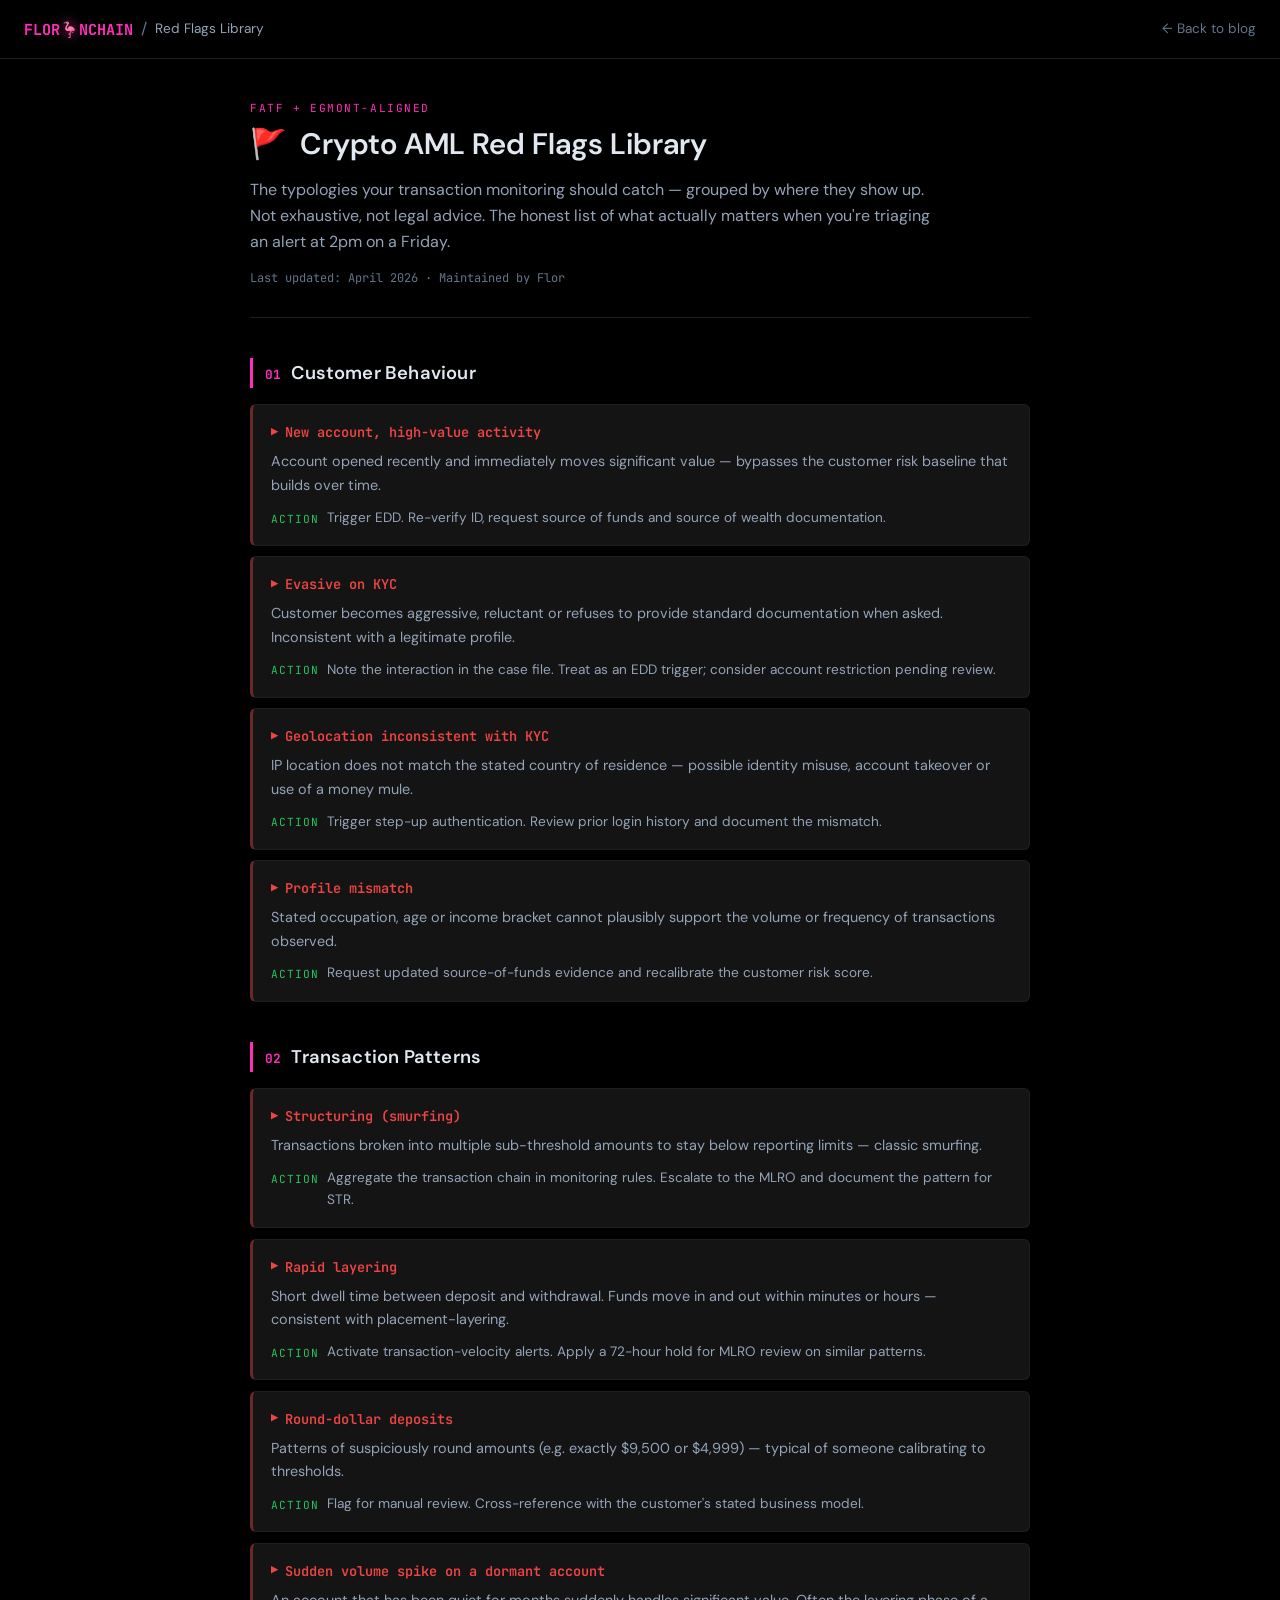
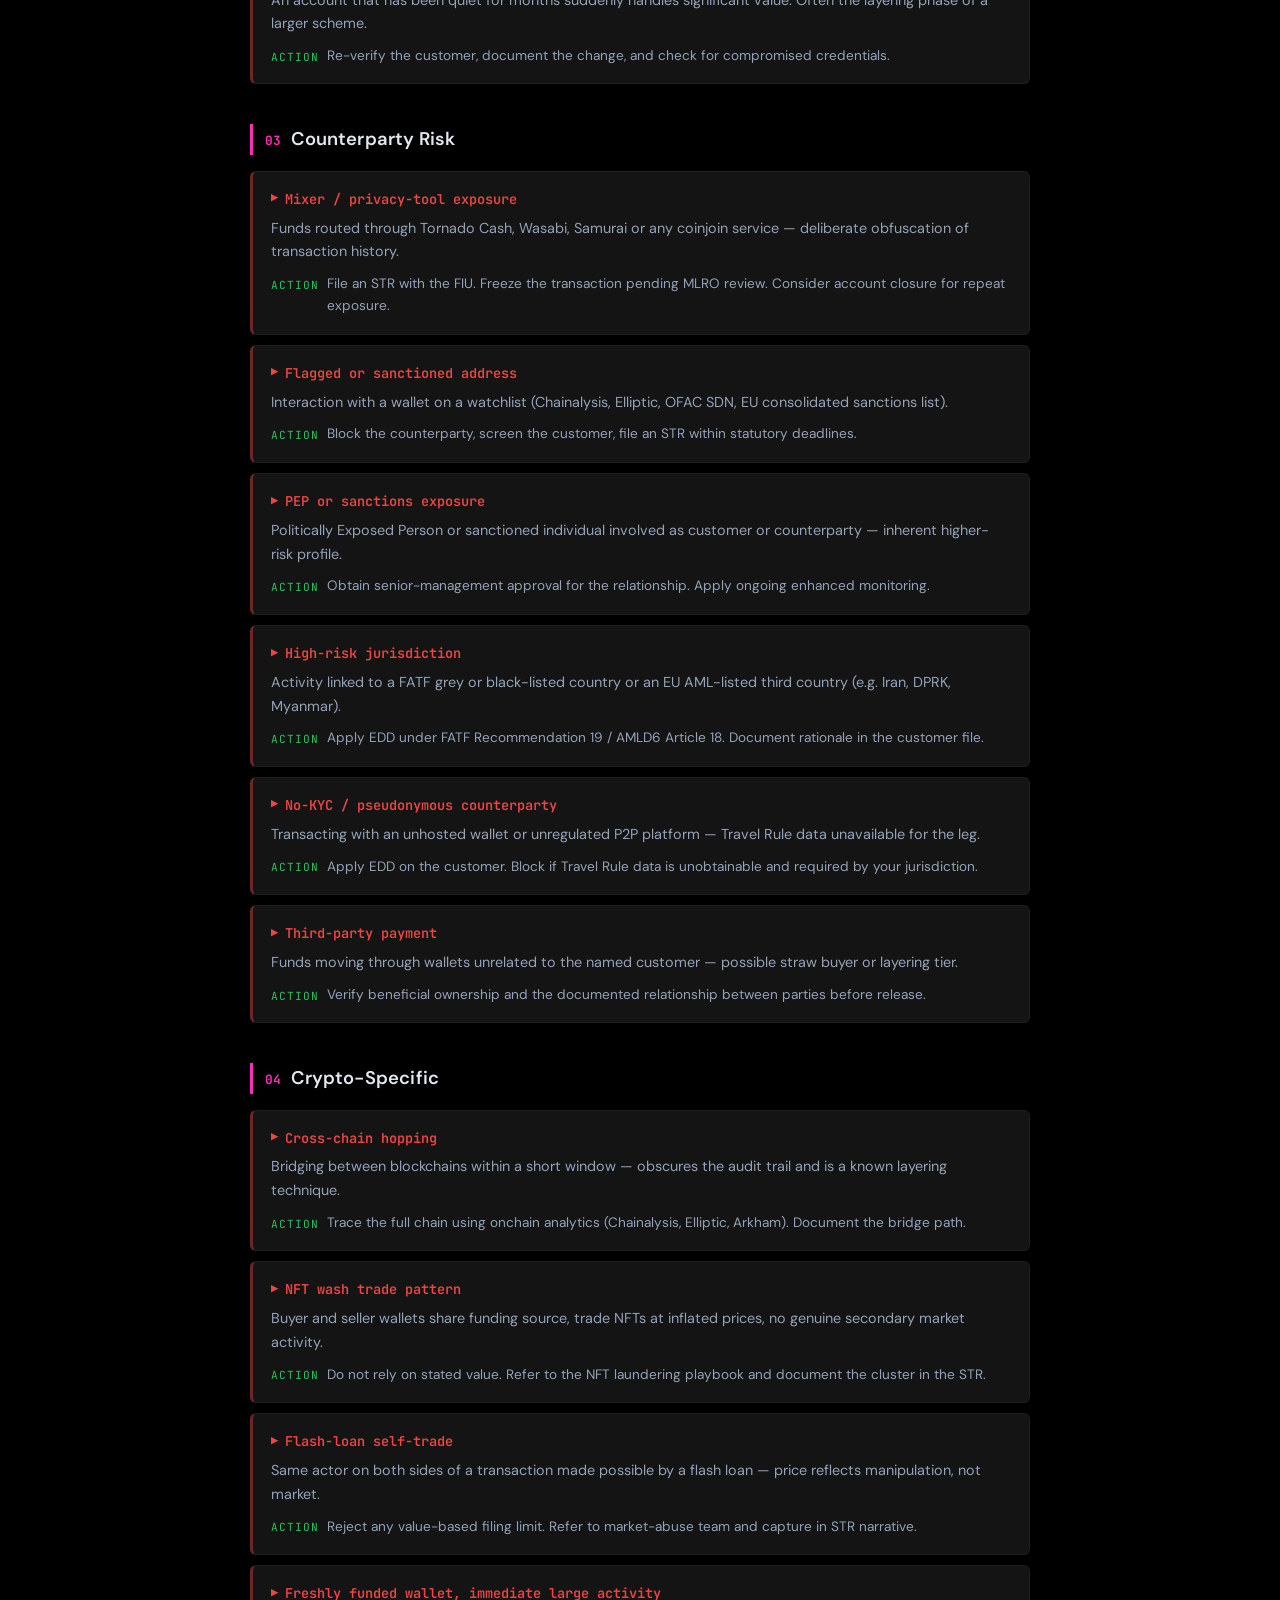
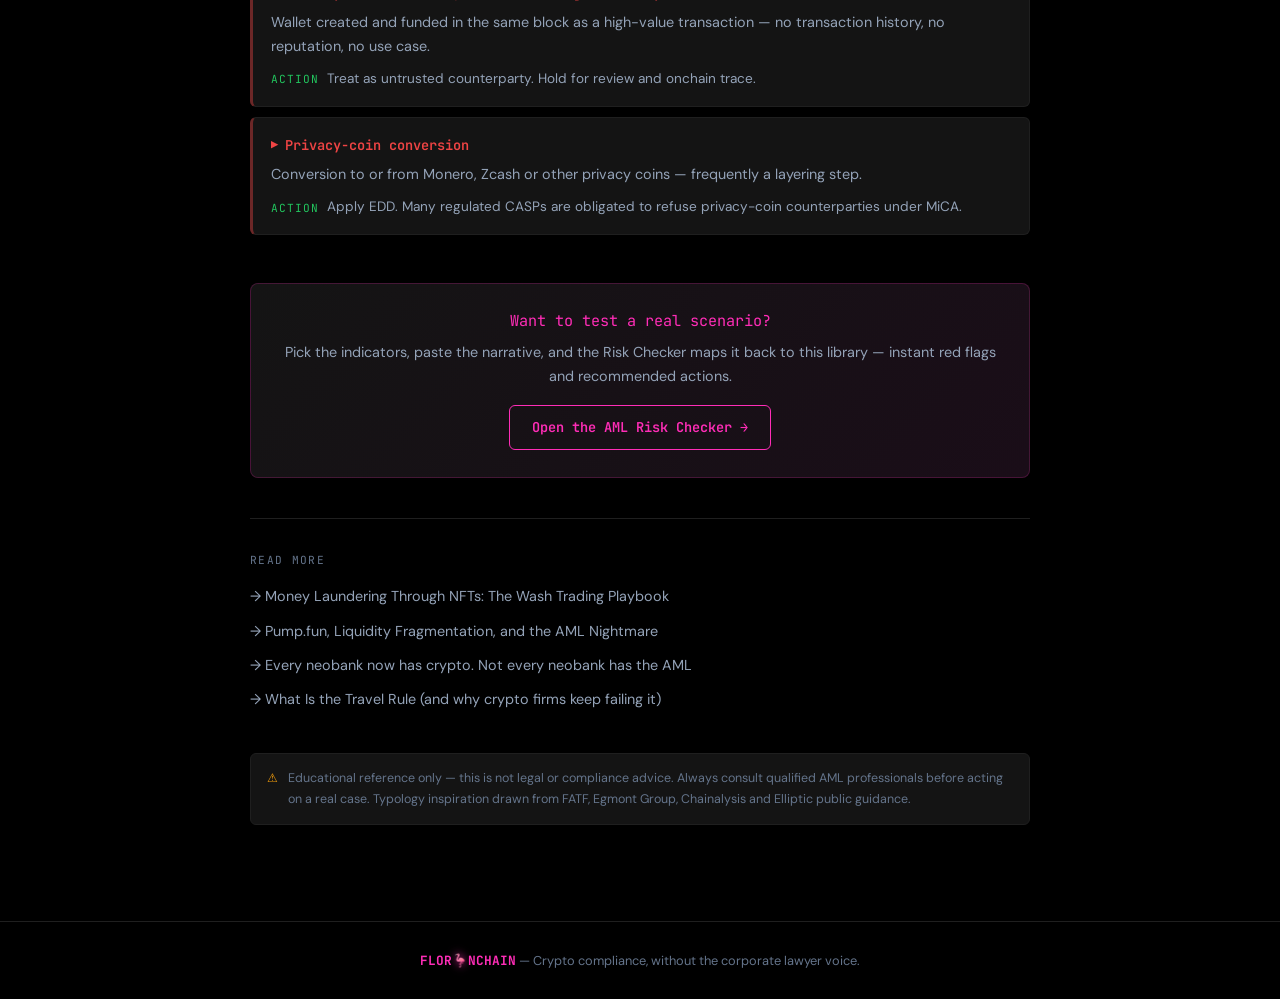
==== red-flags.html @ 2b7098e7 "Add Red Flags Library page + homepage feature strip - /red-flags.html: 4-category typology library (" ====
<!DOCTYPE html>
<html lang="en">
<head>
<meta charset="UTF-8">
<meta name="viewport" content="width=device-width, initial-scale=1.0">
<title>Crypto AML Red Flags Library — FLOR🦩NCHAIN</title>
<meta name="description" content="The crypto AML red flags every transaction monitoring team should catch. FATF and Egmont-aligned typology library — by Flor.">
<meta property="og:title" content="Crypto AML Red Flags Library — FLOR🦩NCHAIN">
<meta property="og:description" content="The crypto AML red flags every transaction monitoring team should catch. FATF and Egmont-aligned typology library.">
<meta property="og:type" content="article">
<meta property="og:url" content="https://floronchain.com/red-flags.html">
<meta name="twitter:card" content="summary_large_image">
<meta name="twitter:title" content="Crypto AML Red Flags Library">
<meta name="twitter:description" content="The crypto AML red flags every transaction monitoring team should catch.">
<meta name="theme-color" content="#000000">

<link rel="preconnect" href="https://fonts.googleapis.com">
<link rel="preconnect" href="https://fonts.gstatic.com" crossorigin>
<link href="https://fonts.googleapis.com/css2?family=JetBrains+Mono:wght@400;500;600;700&family=DM+Sans:wght@400;500;600;700&display=swap" rel="stylesheet">

<style>
*{margin:0;padding:0;box-sizing:border-box}
:root{
  --bg:#000000;
  --card:#141414;
  --card-border:#1f1f1f;
  --accent:#ff2db7;
  --accent-dim:#ff2db733;
  --accent-cyan:#00f0ff;
  --red:#ef4444;
  --red-dim:#ef444422;
  --red-border:#ef444466;
  --green-safe:#22c55e;
  --text:#e2e8f0;
  --text-dim:#94a3b8;
  --text-muted:#64748b;
  --font-mono:'JetBrains Mono',monospace;
  --font-body:'DM Sans',sans-serif;
}
html{font-size:16px}
body{background:var(--bg);color:var(--text);font-family:var(--font-body);min-height:100vh;line-height:1.65}

/* NAV */
.top-bar{padding:1rem 1.5rem;display:flex;align-items:center;gap:.5rem;border-bottom:1px solid var(--card-border)}
.top-bar .logo{color:var(--accent);font-family:var(--font-mono);font-weight:700;font-size:.95rem;text-decoration:none}
.top-bar .logo .logo-o{display:inline-block;filter:drop-shadow(0 0 6px var(--accent))}
.top-bar .sep{color:var(--text-muted)}
.top-bar .page-name{color:var(--text-dim);font-size:.85rem}
.back-link{color:var(--text-muted);text-decoration:none;font-size:.85rem;margin-left:auto}
.back-link:hover{color:var(--accent)}

/* CONTAINER */
.container{max-width:820px;margin:0 auto;padding:2.5rem 1.25rem 4rem}

/* HEADER */
.page-header{margin-bottom:2.5rem;border-bottom:1px solid var(--card-border);padding-bottom:1.75rem}
.page-header .eyebrow{font-family:var(--font-mono);font-size:.7rem;color:var(--accent);text-transform:uppercase;letter-spacing:.14em;margin-bottom:.6rem}
.page-header h1{font-size:1.85rem;line-height:1.2;color:var(--text);margin-bottom:.85rem;font-weight:600}
.page-header h1 .icon{margin-right:.4rem}
.page-header .lede{color:var(--text-dim);font-size:1rem;max-width:62ch}
.page-header .meta{margin-top:.85rem;font-size:.75rem;color:var(--text-muted);font-family:var(--font-mono)}

/* CATEGORY */
.category{margin-bottom:2.5rem}
.category-head{display:flex;align-items:baseline;gap:.65rem;margin-bottom:1rem;border-left:3px solid var(--accent);padding-left:.75rem}
.category-num{font-family:var(--font-mono);font-size:.8rem;color:var(--accent);font-weight:700}
.category-title{font-size:1.15rem;color:var(--text);font-weight:600;letter-spacing:.01em}

.flag{background:var(--card);border:1px solid var(--card-border);border-left:3px solid var(--red-border);border-radius:6px;padding:1rem 1.15rem;margin-bottom:.65rem;transition:border-color .2s}
.flag:hover{border-left-color:var(--red)}
.flag-title{font-family:var(--font-mono);font-size:.85rem;color:var(--red);font-weight:600;margin-bottom:.4rem;display:flex;align-items:center;gap:.4rem}
.flag-title .marker{font-size:.75rem}
.flag-detail{color:var(--text-dim);font-size:.9rem;margin-bottom:.55rem}
.flag-action{color:var(--text);font-size:.85rem;display:flex;gap:.5rem;align-items:flex-start}
.flag-action .label{font-family:var(--font-mono);color:var(--green-safe);font-size:.7rem;text-transform:uppercase;letter-spacing:.08em;flex-shrink:0;margin-top:.18rem}
.flag-action .copy{color:var(--text-dim)}

/* CTA */
.cta{margin-top:3rem;background:linear-gradient(135deg,var(--card),#1a0d18);border:1px solid var(--accent-dim);border-radius:8px;padding:1.5rem 1.5rem 1.7rem;text-align:center}
.cta-title{font-family:var(--font-mono);font-size:.95rem;color:var(--accent);margin-bottom:.5rem}
.cta-text{color:var(--text-dim);font-size:.9rem;margin-bottom:1rem}
.cta-btn{display:inline-flex;align-items:center;gap:.5rem;background:transparent;border:1px solid var(--accent);color:var(--accent);font-family:var(--font-mono);font-size:.85rem;font-weight:600;padding:.65rem 1.4rem;border-radius:6px;text-decoration:none;transition:all .25s}
.cta-btn:hover{background:var(--accent);color:var(--bg)}
.cta-btn .arrow{transition:transform .2s}
.cta-btn:hover .arrow{transform:translateX(3px)}

/* RELATED */
.related{margin-top:2.5rem;padding-top:2rem;border-top:1px solid var(--card-border)}
.related-head{font-family:var(--font-mono);font-size:.7rem;color:var(--text-muted);text-transform:uppercase;letter-spacing:.12em;margin-bottom:.85rem}
.related-list{list-style:none}
.related-list li{margin-bottom:.5rem}
.related-list a{color:var(--text-dim);text-decoration:none;font-size:.9rem;border-bottom:1px solid transparent;transition:all .2s}
.related-list a:hover{color:var(--accent);border-bottom-color:var(--accent-dim)}

/* DISCLAIMER */
.disclaimer{margin-top:2.5rem;padding:.9rem 1rem;background:var(--card);border:1px solid var(--card-border);border-radius:6px;font-size:.78rem;color:var(--text-muted);display:flex;gap:.6rem;align-items:flex-start}
.disclaimer .warn{color:var(--orange,#f59e0b)}

/* FOOTER */
.tool-footer{padding:1.75rem 1rem;text-align:center;color:var(--text-muted);font-size:.8rem;border-top:1px solid var(--card-border);margin-top:2rem}
.tool-footer strong{color:var(--accent);font-family:var(--font-mono);font-weight:700}
.tool-footer .accent{display:inline-block;filter:drop-shadow(0 0 4px var(--accent))}
</style>
</head>
<body>

<div class="top-bar">
  <a href="/" class="logo">FLOR<span class="logo-o">&#x1F9A9;</span>NCHAIN</a>
  <span class="sep">/</span>
  <span class="page-name">Red Flags Library</span>
  <a href="/" class="back-link">&larr; Back to blog</a>
</div>

<div class="container">

  <header class="page-header">
    <div class="eyebrow">FATF + Egmont-aligned</div>
    <h1><span class="icon">&#x1F6A9;</span> Crypto AML Red Flags Library</h1>
    <p class="lede">The typologies your transaction monitoring should catch — grouped by where they show up. Not exhaustive, not legal advice. The honest list of what actually matters when you're triaging an alert at 2pm on a Friday.</p>
    <div class="meta">Last updated: April 2026 &middot; Maintained by Flor</div>
  </header>

  <!-- CATEGORY 1 -->
  <section class="category">
    <div class="category-head">
      <span class="category-num">01</span>
      <h2 class="category-title">Customer Behaviour</h2>
    </div>

    <div class="flag">
      <div class="flag-title"><span class="marker">&#x25B6;</span>New account, high-value activity</div>
      <div class="flag-detail">Account opened recently and immediately moves significant value — bypasses the customer risk baseline that builds over time.</div>
      <div class="flag-action"><span class="label">Action</span><span class="copy">Trigger EDD. Re-verify ID, request source of funds and source of wealth documentation.</span></div>
    </div>

    <div class="flag">
      <div class="flag-title"><span class="marker">&#x25B6;</span>Evasive on KYC</div>
      <div class="flag-detail">Customer becomes aggressive, reluctant or refuses to provide standard documentation when asked. Inconsistent with a legitimate profile.</div>
      <div class="flag-action"><span class="label">Action</span><span class="copy">Note the interaction in the case file. Treat as an EDD trigger; consider account restriction pending review.</span></div>
    </div>

    <div class="flag">
      <div class="flag-title"><span class="marker">&#x25B6;</span>Geolocation inconsistent with KYC</div>
      <div class="flag-detail">IP location does not match the stated country of residence — possible identity misuse, account takeover or use of a money mule.</div>
      <div class="flag-action"><span class="label">Action</span><span class="copy">Trigger step-up authentication. Review prior login history and document the mismatch.</span></div>
    </div>

    <div class="flag">
      <div class="flag-title"><span class="marker">&#x25B6;</span>Profile mismatch</div>
      <div class="flag-detail">Stated occupation, age or income bracket cannot plausibly support the volume or frequency of transactions observed.</div>
      <div class="flag-action"><span class="label">Action</span><span class="copy">Request updated source-of-funds evidence and recalibrate the customer risk score.</span></div>
    </div>
  </section>

  <!-- CATEGORY 2 -->
  <section class="category">
    <div class="category-head">
      <span class="category-num">02</span>
      <h2 class="category-title">Transaction Patterns</h2>
    </div>

    <div class="flag">
      <div class="flag-title"><span class="marker">&#x25B6;</span>Structuring (smurfing)</div>
      <div class="flag-detail">Transactions broken into multiple sub-threshold amounts to stay below reporting limits — classic smurfing.</div>
      <div class="flag-action"><span class="label">Action</span><span class="copy">Aggregate the transaction chain in monitoring rules. Escalate to the MLRO and document the pattern for STR.</span></div>
    </div>

    <div class="flag">
      <div class="flag-title"><span class="marker">&#x25B6;</span>Rapid layering</div>
      <div class="flag-detail">Short dwell time between deposit and withdrawal. Funds move in and out within minutes or hours — consistent with placement-layering.</div>
      <div class="flag-action"><span class="label">Action</span><span class="copy">Activate transaction-velocity alerts. Apply a 72-hour hold for MLRO review on similar patterns.</span></div>
    </div>

    <div class="flag">
      <div class="flag-title"><span class="marker">&#x25B6;</span>Round-dollar deposits</div>
      <div class="flag-detail">Patterns of suspiciously round amounts (e.g. exactly $9,500 or $4,999) — typical of someone calibrating to thresholds.</div>
      <div class="flag-action"><span class="label">Action</span><span class="copy">Flag for manual review. Cross-reference with the customer's stated business model.</span></div>
    </div>

    <div class="flag">
      <div class="flag-title"><span class="marker">&#x25B6;</span>Sudden volume spike on a dormant account</div>
      <div class="flag-detail">An account that has been quiet for months suddenly handles significant value. Often the layering phase of a larger scheme.</div>
      <div class="flag-action"><span class="label">Action</span><span class="copy">Re-verify the customer, document the change, and check for compromised credentials.</span></div>
    </div>
  </section>

  <!-- CATEGORY 3 -->
  <section class="category">
    <div class="category-head">
      <span class="category-num">03</span>
      <h2 class="category-title">Counterparty Risk</h2>
    </div>

    <div class="flag">
      <div class="flag-title"><span class="marker">&#x25B6;</span>Mixer / privacy-tool exposure</div>
      <div class="flag-detail">Funds routed through Tornado Cash, Wasabi, Samurai or any coinjoin service — deliberate obfuscation of transaction history.</div>
      <div class="flag-action"><span class="label">Action</span><span class="copy">File an STR with the FIU. Freeze the transaction pending MLRO review. Consider account closure for repeat exposure.</span></div>
    </div>

    <div class="flag">
      <div class="flag-title"><span class="marker">&#x25B6;</span>Flagged or sanctioned address</div>
      <div class="flag-detail">Interaction with a wallet on a watchlist (Chainalysis, Elliptic, OFAC SDN, EU consolidated sanctions list).</div>
      <div class="flag-action"><span class="label">Action</span><span class="copy">Block the counterparty, screen the customer, file an STR within statutory deadlines.</span></div>
    </div>

    <div class="flag">
      <div class="flag-title"><span class="marker">&#x25B6;</span>PEP or sanctions exposure</div>
      <div class="flag-detail">Politically Exposed Person or sanctioned individual involved as customer or counterparty — inherent higher-risk profile.</div>
      <div class="flag-action"><span class="label">Action</span><span class="copy">Obtain senior-management approval for the relationship. Apply ongoing enhanced monitoring.</span></div>
    </div>

    <div class="flag">
      <div class="flag-title"><span class="marker">&#x25B6;</span>High-risk jurisdiction</div>
      <div class="flag-detail">Activity linked to a FATF grey or black-listed country or an EU AML-listed third country (e.g. Iran, DPRK, Myanmar).</div>
      <div class="flag-action"><span class="label">Action</span><span class="copy">Apply EDD under FATF Recommendation 19 / AMLD6 Article 18. Document rationale in the customer file.</span></div>
    </div>

    <div class="flag">
      <div class="flag-title"><span class="marker">&#x25B6;</span>No-KYC / pseudonymous counterparty</div>
      <div class="flag-detail">Transacting with an unhosted wallet or unregulated P2P platform — Travel Rule data unavailable for the leg.</div>
      <div class="flag-action"><span class="label">Action</span><span class="copy">Apply EDD on the customer. Block if Travel Rule data is unobtainable and required by your jurisdiction.</span></div>
    </div>

    <div class="flag">
      <div class="flag-title"><span class="marker">&#x25B6;</span>Third-party payment</div>
      <div class="flag-detail">Funds moving through wallets unrelated to the named customer — possible straw buyer or layering tier.</div>
      <div class="flag-action"><span class="label">Action</span><span class="copy">Verify beneficial ownership and the documented relationship between parties before release.</span></div>
    </div>
  </section>

  <!-- CATEGORY 4 -->
  <section class="category">
    <div class="category-head">
      <span class="category-num">04</span>
      <h2 class="category-title">Crypto-Specific</h2>
    </div>

    <div class="flag">
      <div class="flag-title"><span class="marker">&#x25B6;</span>Cross-chain hopping</div>
      <div class="flag-detail">Bridging between blockchains within a short window — obscures the audit trail and is a known layering technique.</div>
      <div class="flag-action"><span class="label">Action</span><span class="copy">Trace the full chain using onchain analytics (Chainalysis, Elliptic, Arkham). Document the bridge path.</span></div>
    </div>

    <div class="flag">
      <div class="flag-title"><span class="marker">&#x25B6;</span>NFT wash trade pattern</div>
      <div class="flag-detail">Buyer and seller wallets share funding source, trade NFTs at inflated prices, no genuine secondary market activity.</div>
      <div class="flag-action"><span class="label">Action</span><span class="copy">Do not rely on stated value. Refer to the NFT laundering playbook and document the cluster in the STR.</span></div>
    </div>

    <div class="flag">
      <div class="flag-title"><span class="marker">&#x25B6;</span>Flash-loan self-trade</div>
      <div class="flag-detail">Same actor on both sides of a transaction made possible by a flash loan — price reflects manipulation, not market.</div>
      <div class="flag-action"><span class="label">Action</span><span class="copy">Reject any value-based filing limit. Refer to market-abuse team and capture in STR narrative.</span></div>
    </div>

    <div class="flag">
      <div class="flag-title"><span class="marker">&#x25B6;</span>Freshly funded wallet, immediate large activity</div>
      <div class="flag-detail">Wallet created and funded in the same block as a high-value transaction — no transaction history, no reputation, no use case.</div>
      <div class="flag-action"><span class="label">Action</span><span class="copy">Treat as untrusted counterparty. Hold for review and onchain trace.</span></div>
    </div>

    <div class="flag">
      <div class="flag-title"><span class="marker">&#x25B6;</span>Privacy-coin conversion</div>
      <div class="flag-detail">Conversion to or from Monero, Zcash or other privacy coins — frequently a layering step.</div>
      <div class="flag-action"><span class="label">Action</span><span class="copy">Apply EDD. Many regulated CASPs are obligated to refuse privacy-coin counterparties under MiCA.</span></div>
    </div>
  </section>

  <!-- CTA TO RISK CHECKER -->
  <div class="cta">
    <div class="cta-title">Want to test a real scenario?</div>
    <div class="cta-text">Pick the indicators, paste the narrative, and the Risk Checker maps it back to this library — instant red flags and recommended actions.</div>
    <a class="cta-btn" href="/tools.html"><span>Open the AML Risk Checker</span><span class="arrow">&rarr;</span></a>
  </div>

  <!-- RELATED ARTICLES -->
  <section class="related">
    <div class="related-head">Read more</div>
    <ul class="related-list">
      <li><a href="https://followtheflor.com/onchain/money-laundering-through-nfts">&rarr; Money Laundering Through NFTs: The Wash Trading Playbook</a></li>
      <li><a href="https://followtheflor.com/onchain/pumpfun-aml-risk">&rarr; Pump.fun, Liquidity Fragmentation, and the AML Nightmare</a></li>
      <li><a href="https://followtheflor.com/onchain/neobanks-crypto-aml-2026">&rarr; Every neobank now has crypto. Not every neobank has the AML</a></li>
      <li><a href="https://followtheflor.com/onchain/what-is-the-travel-rule">&rarr; What Is the Travel Rule (and why crypto firms keep failing it)</a></li>
    </ul>
  </section>

  <div class="disclaimer">
    <span class="warn">&#x26A0;</span>
    <span>Educational reference only — this is not legal or compliance advice. Always consult qualified AML professionals before acting on a real case. Typology inspiration drawn from FATF, Egmont Group, Chainalysis and Elliptic public guidance.</span>
  </div>

</div>

<div class="tool-footer">
  <strong>FLOR<span class="accent">&#x1F9A9;</span>NCHAIN</strong> — Crypto compliance, without the corporate lawyer voice.
</div>

</body>
</html>
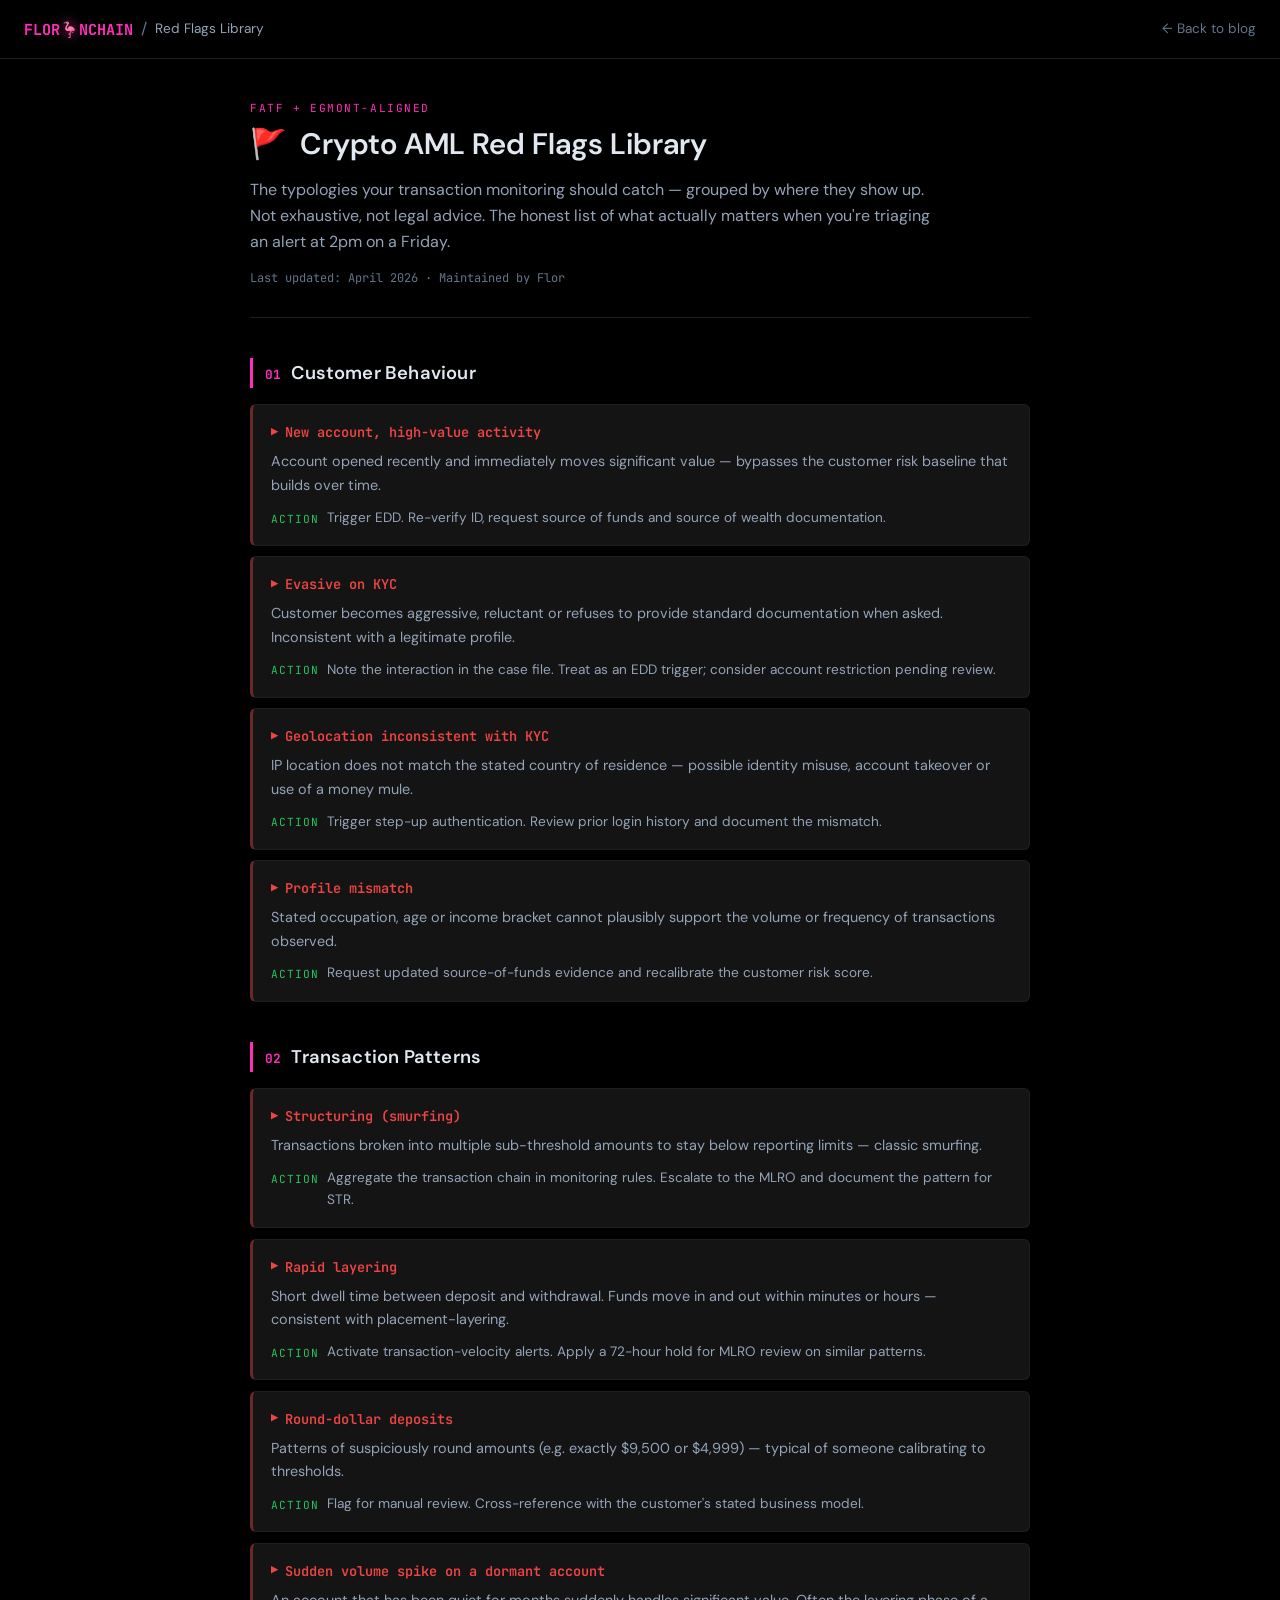
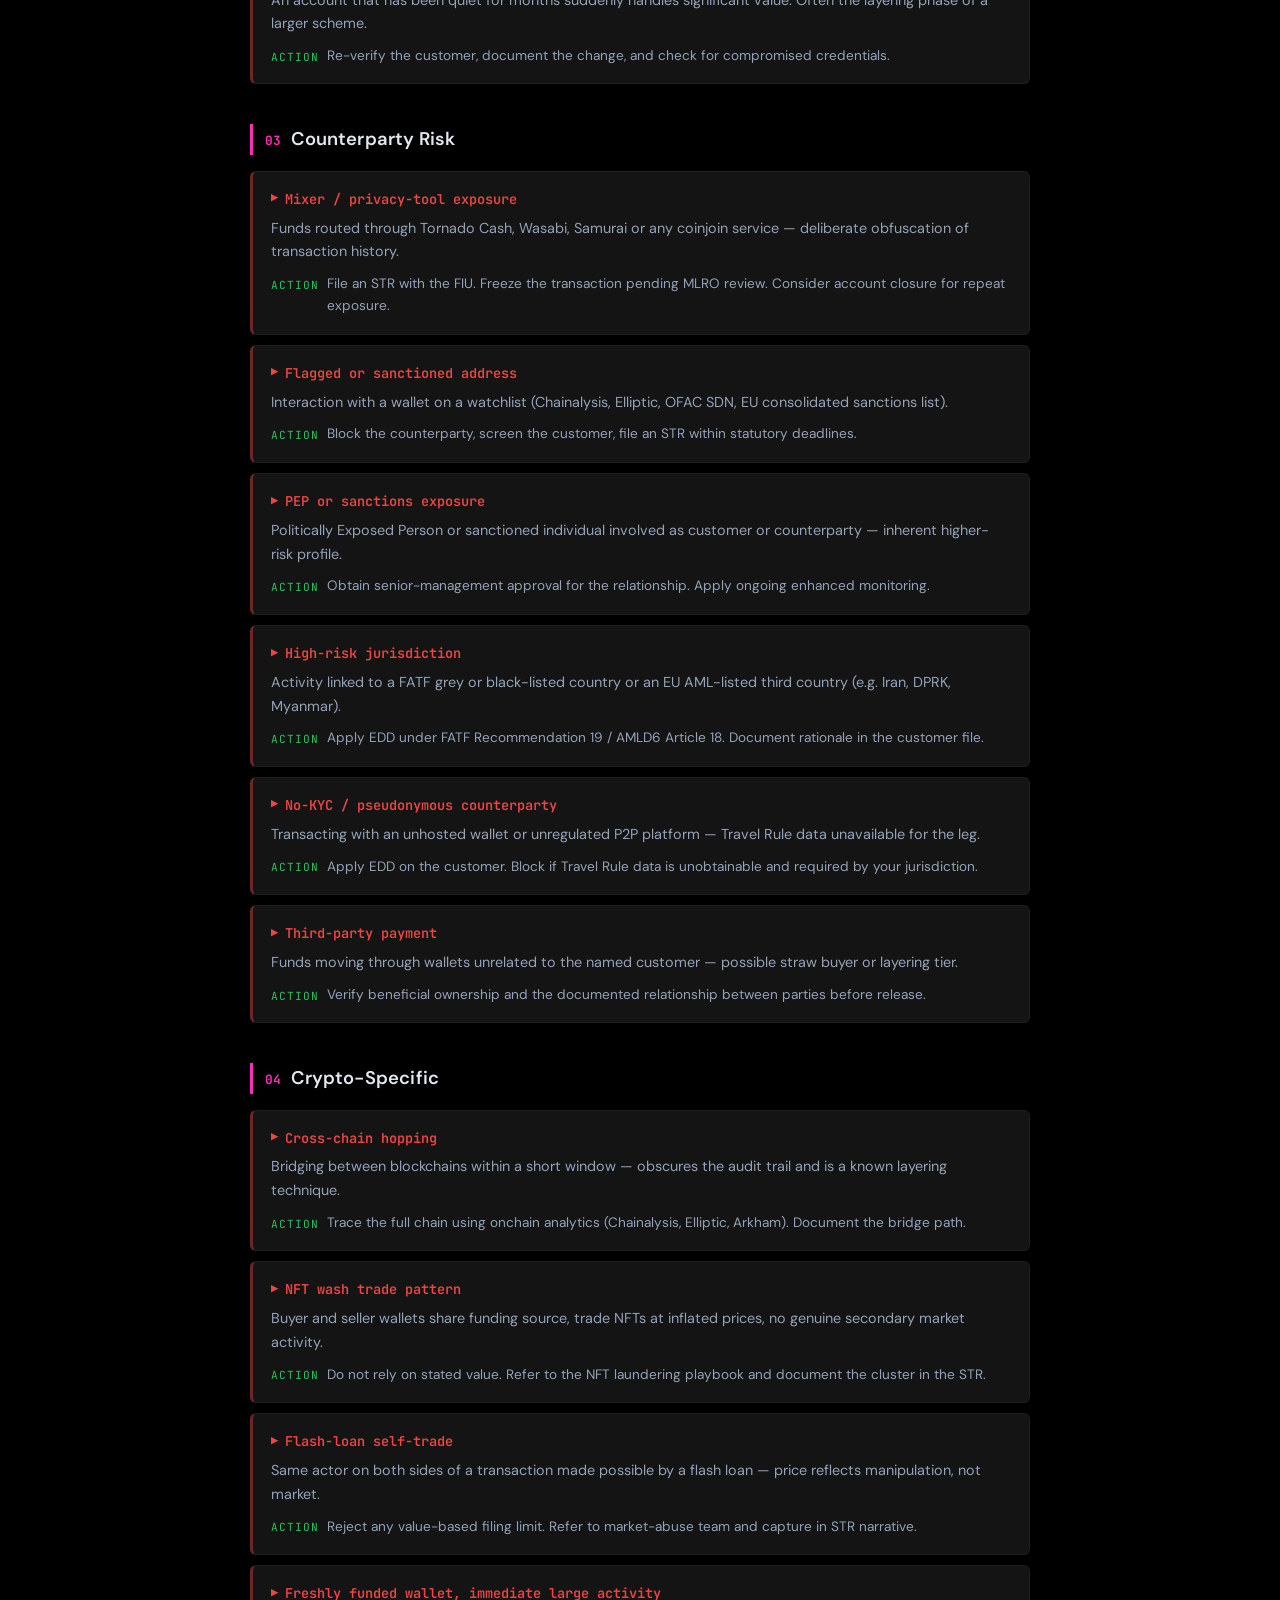
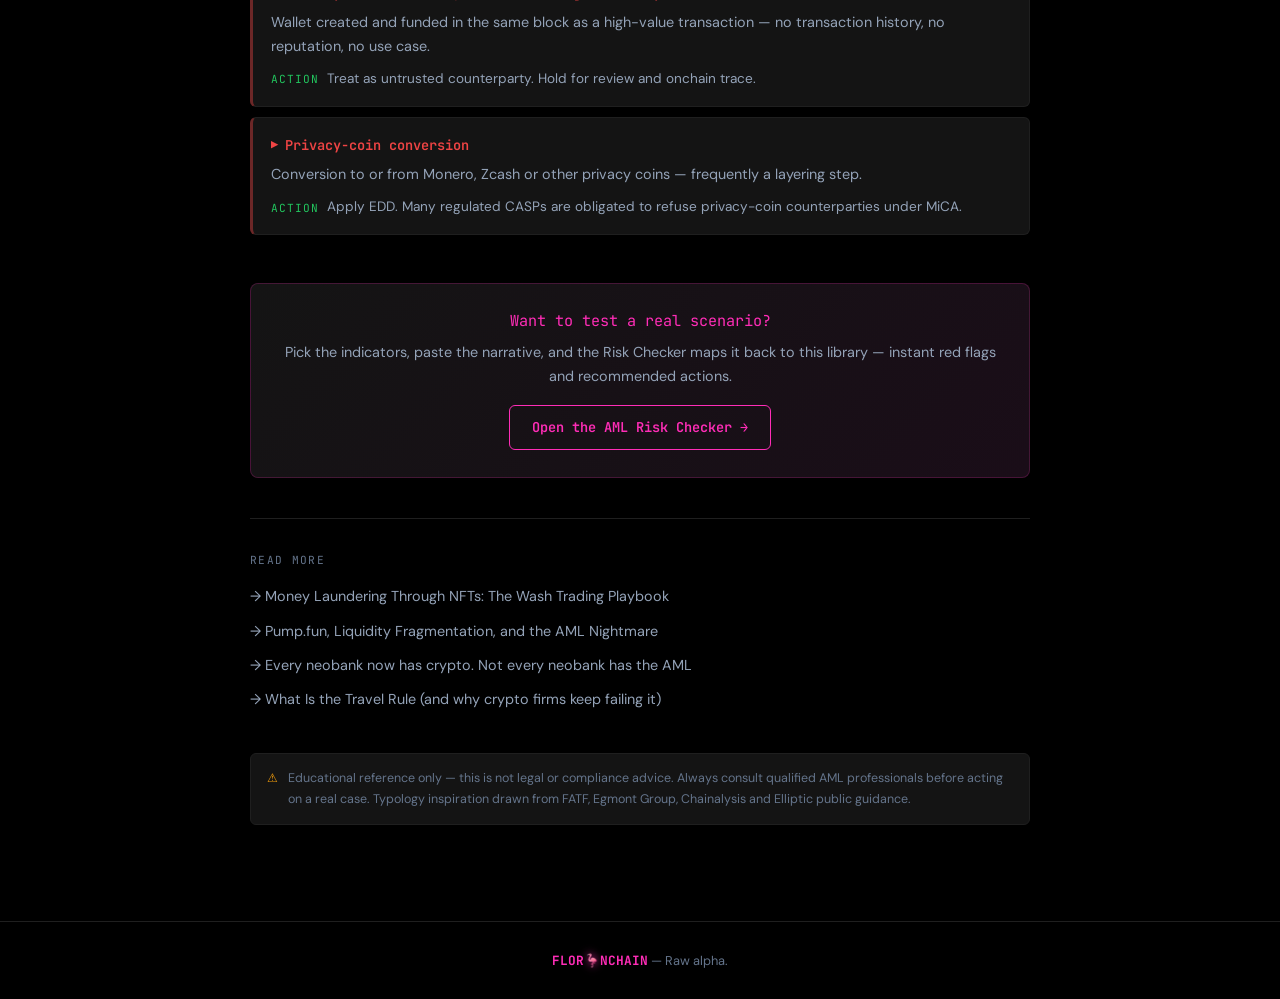
==== commit f7523eba: "Update tagline to "Raw alpha." across all pages Co-Authored-By: Claude Opus 4.7 (1M context) <norepl" ====
--- a/red-flags.html
+++ b/red-flags.html
@@ -292,7 +292,7 @@
 </div>
 
 <div class="tool-footer">
-  <strong>FLOR<span class="accent">&#x1F9A9;</span>NCHAIN</strong> — Crypto compliance, without the corporate lawyer voice.
+  <strong>FLOR<span class="accent">&#x1F9A9;</span>NCHAIN</strong> — Raw alpha.
 </div>
 
 </body>
